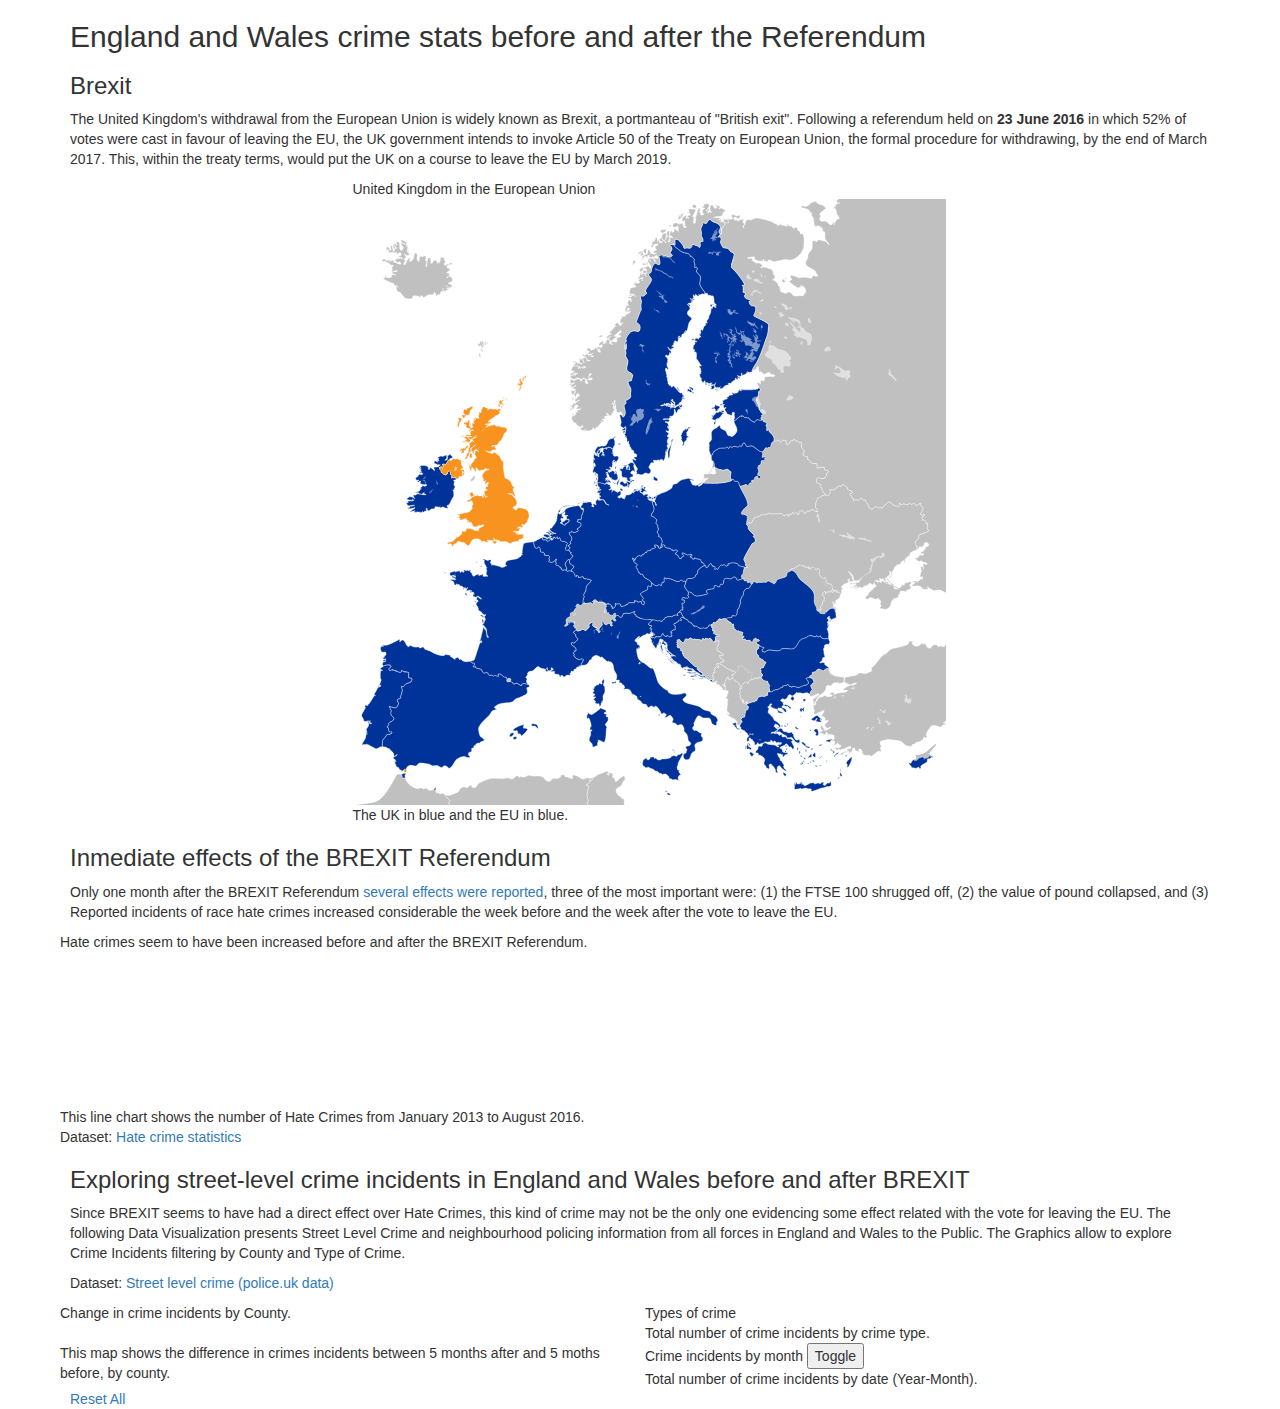
==== index.html @ 066d2438 "Minor change" ====
<!DOCTYPE html>
<html lang="en">
<head>
<title> England and Wales crime stats before and after the BREXIT Referendum </title>

<meta charset="UTF-8">

<link rel="stylesheet" href="https://maxcdn.bootstrapcdn.com/bootstrap/3.3.7/css/bootstrap.min.css" integrity="sha384-BVYiiSIFeK1dGmJRAkycuHAHRg32OmUcww7on3RYdg4Va+PmSTsz/K68vbdEjh4u" crossorigin="anonymous">
<link rel="stylesheet" href="css/libs/dc.css"/>
<link rel="stylesheet" href="libs/keen-dashboard/keen-dashboards.css"/>
<link rel="stylesheet" href="css/brexit.css"/>
</head>

<body class="">
<style>
#crime-types-chart text{
    fill: black;
}

div[class^="col-"] {
  padding-left: 5px;
  padding-right: 5px;
}
</style>
<div class="container">

    <h2>England and Wales crime stats before and after the Referendum</h2>

    <h3>Brexit</h3>

    <p>
    The United Kingdom's withdrawal from the European Union is widely known as Brexit, a portmanteau of "British exit". Following a referendum held on <b>23 June 2016</b> in which 52% of votes were cast in favour of leaving the EU, the UK government intends to invoke Article 50 of the Treaty on European Union, the formal procedure for withdrawing, by the end of March 2017. This, within the treaty terms, would put the UK on a course to leave the EU by March 2019.
    </p>
    
    <div class="row">
    <div class="col-md-6 col-md-offset-3 chart-wrapper">
        <div class="chart-title">
            United Kingdom in the European Union
        </div>
        <div >
            <img src="img/UK_location_in_the_EU_2016.svg" alt="Brexit image" style="">        
        </div>
        <div class="chart-notes">
            The UK in blue and the EU in blue.
        </div>
    </div>
    </div>
    
    <h3> Inmediate effects of the BREXIT Referendum</h3>

    <p>
    Only one month after the BREXIT Referendum <a href="https://www.theguardian.com/politics/2016/jul/22/one-month-on-what-is-the-impact-of-the-brexit-vote-so-far">several effects were reported</a>, three of the most important were: (1) the FTSE 100 shrugged off, (2) the value of pound collapsed, and (3) Reported incidents of race hate crimes increased considerable the week before and the week after the vote to leave the EU. 
    </p>

    <div class="row">
    <!--<div class="col-md-6 col-md-offset-3 chart-wrapper">-->
    <div class="col-md-11 chart-wrapper">
        <div class="chart-title">
            Hate crimes seem to have been increased before and after the BREXIT Referendum.
        </div>
        <div >
            <svg id='crime_svg'>
        </div>
        <div class="chart-notes">
            This line chart shows the number of Hate Crimes from January 2013 to August 2016.
            <br/>
            Dataset: <a href="https://www.gov.uk/government/collections/hate-crime-statistics">Hate crime statistics</a>
        </div>
    </div>
    </div>  


    <h3> Exploring street-level crime incidents in England and Wales before and after BREXIT</h3>

    <p>
    Since BREXIT seems to have had a direct effect over Hate Crimes, this kind of crime may not be the only one evidencing some effect related with the vote for leaving the EU. The following Data Visualization presents Street Level Crime and neighbourhood policing information from all forces in England and Wales to the Public. The Graphics allow to explore Crime Incidents filtering by County and Type of Crime.
    </p>

    <p>
    Dataset: <a href="https://data.gov.uk/dataset/england-national-crime-mapping">Street level crime (police.uk data)</a>  
    </p>

    <div class="row">
        <div class="col-sm-6 chart-wrapper">
            <div class="chart-title">
                Change in crime incidents by County. 
            </div>
            <div id="uk-chart" class="">
                <div class="reset" style="visibility: hidden;">Selected: <span class="filter"></span>
                  <a href="javascript:usChart.filterAll();dc.redrawAll();">reset</a>
                </div>
            </div>
            <div class="chart-notes">
                This map shows the difference in crimes incidents between 5 months after and 5 moths before, by county. 
            </div>
        </div>
        <div class="col-sm-6">
            <div class="chart-wrapper">
                <div class="chart-title">
                    Types of crime
                </div>
				<div id="crime-types-chart"></div>
                <div class="chart-notes">
                    Total number of crime incidents by crime type.
                </div>  
            </div>
            <div class="chart-wrapper">
                <div class="chart-title">
                    Crime incidents by month
                    <button id="changePlotsButton">Toggle</button>
                </div>
                <div id="crime-by-month"></div>
                <div id="crime-by-month-2"></div>
                <div class="chart-notes">
                    Total number of crime incidents by date (Year-Month).
                </div>  
            </div>
        </div>
    </div>


    <div>
        <a href="javascript:dc.filterAll(); dc.renderAll();">Reset All</a>
    </div>

    <script   src="https://code.jquery.com/jquery-3.1.1.min.js"
              integrity="sha256-hVVnYaiADRTO2PzUGmuLJr8BLUSjGIZsDYGmIJLv2b8="
              crossorigin="anonymous"></script>
    <script type="text/javascript" src="js/libs/d3.js"></script>
    <script type="text/javascript" src="js/libs/crossfilter.js"></script>
    <script type="text/javascript" src="js/libs/dc.js"></script>
    <script type="text/javascript" src="js/brexit.js"></script>
</div>

</body>
</html>
---- css/brexit.css ----
#crime_svg path.line { 
    stroke: steelblue;
    stroke-width: 1;
    fill: none;
}

.brexitLine { 
    stroke: grey;
    stroke-dasharray: 3,3;
    stroke-width: 2;
    fill: none;
}

#crime_svg .axis path,
#crime_svg .axis line {
    fill: none;
    stroke: black;
    stroke-width: 1;
    shape-rendering: crispEdges;
}

svg text {
	/*font-size: 20px;*/
}
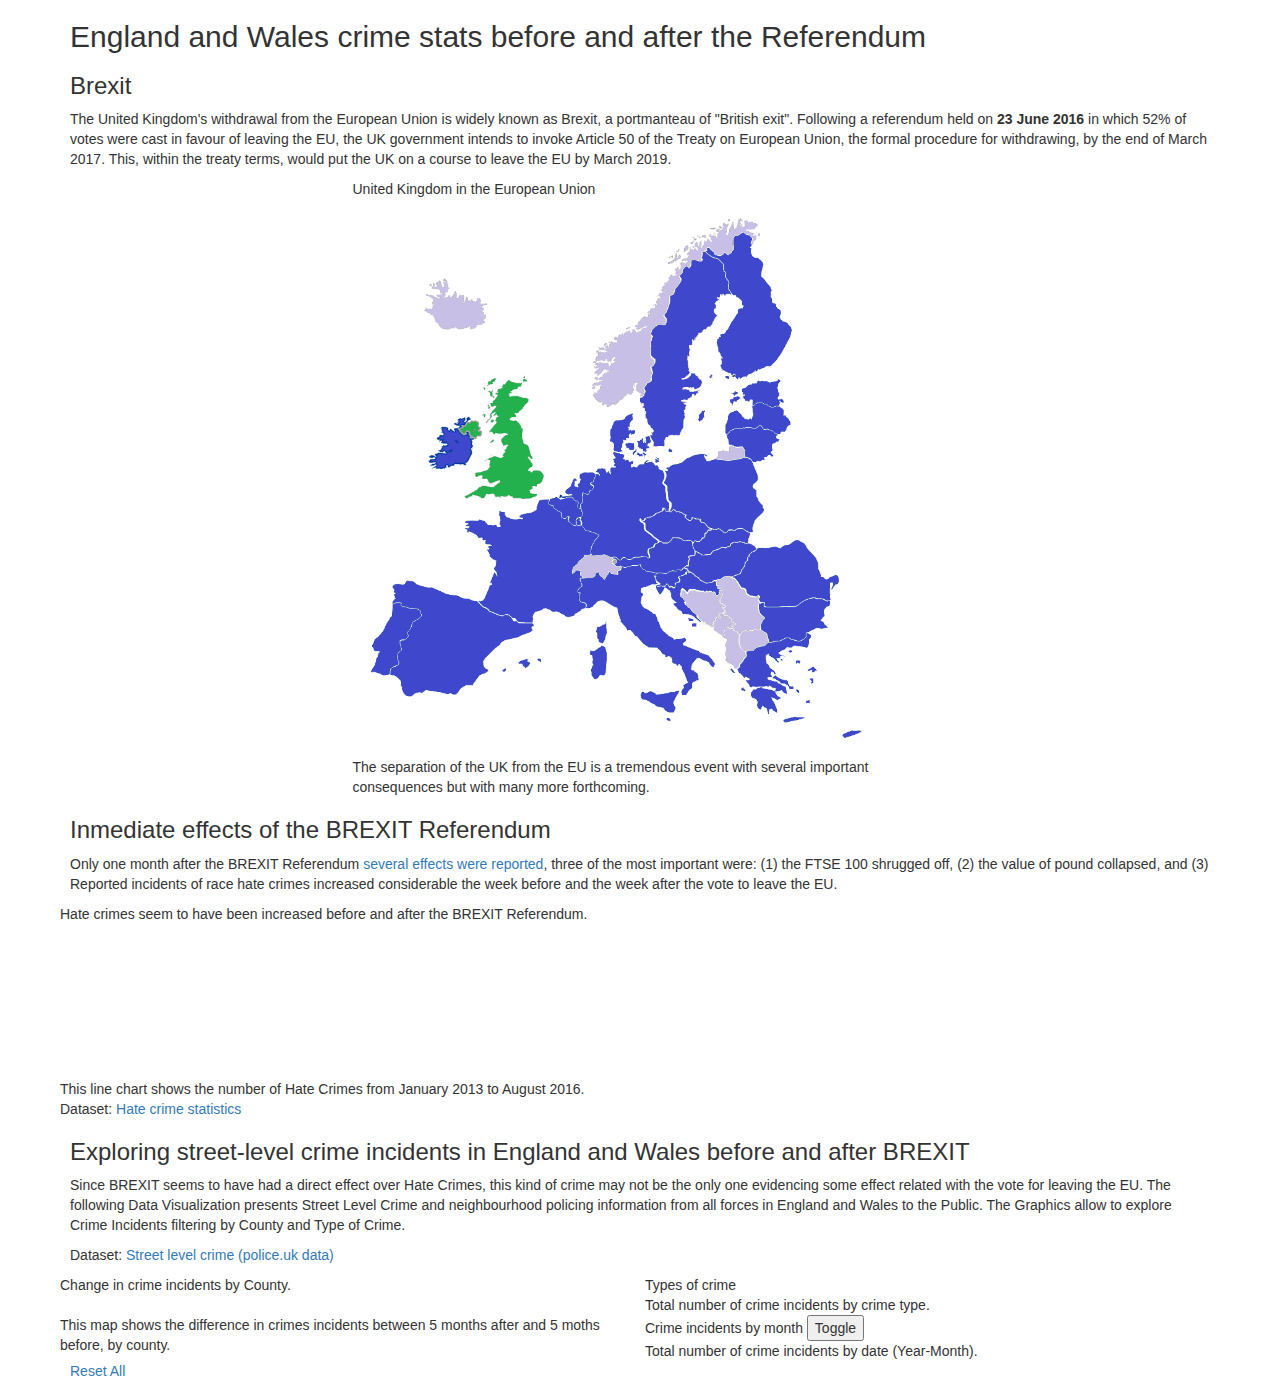
==== commit 84da7cd8: "Change UK an EU" ====
--- a/index.html
+++ b/index.html
@@ -38,10 +38,10 @@
             United Kingdom in the European Union
         </div>
         <div >
-            <img src="img/UK_location_in_the_EU_2016.svg" alt="Brexit image" style="">        
+            <img src="img/brexit.png" alt="Brexit image" width="550">        
         </div>
         <div class="chart-notes">
-            The UK in blue and the EU in blue.
+            The separation of the UK from the EU is a tremendous event with several important consequences but with many more forthcoming.
         </div>
     </div>
     </div>
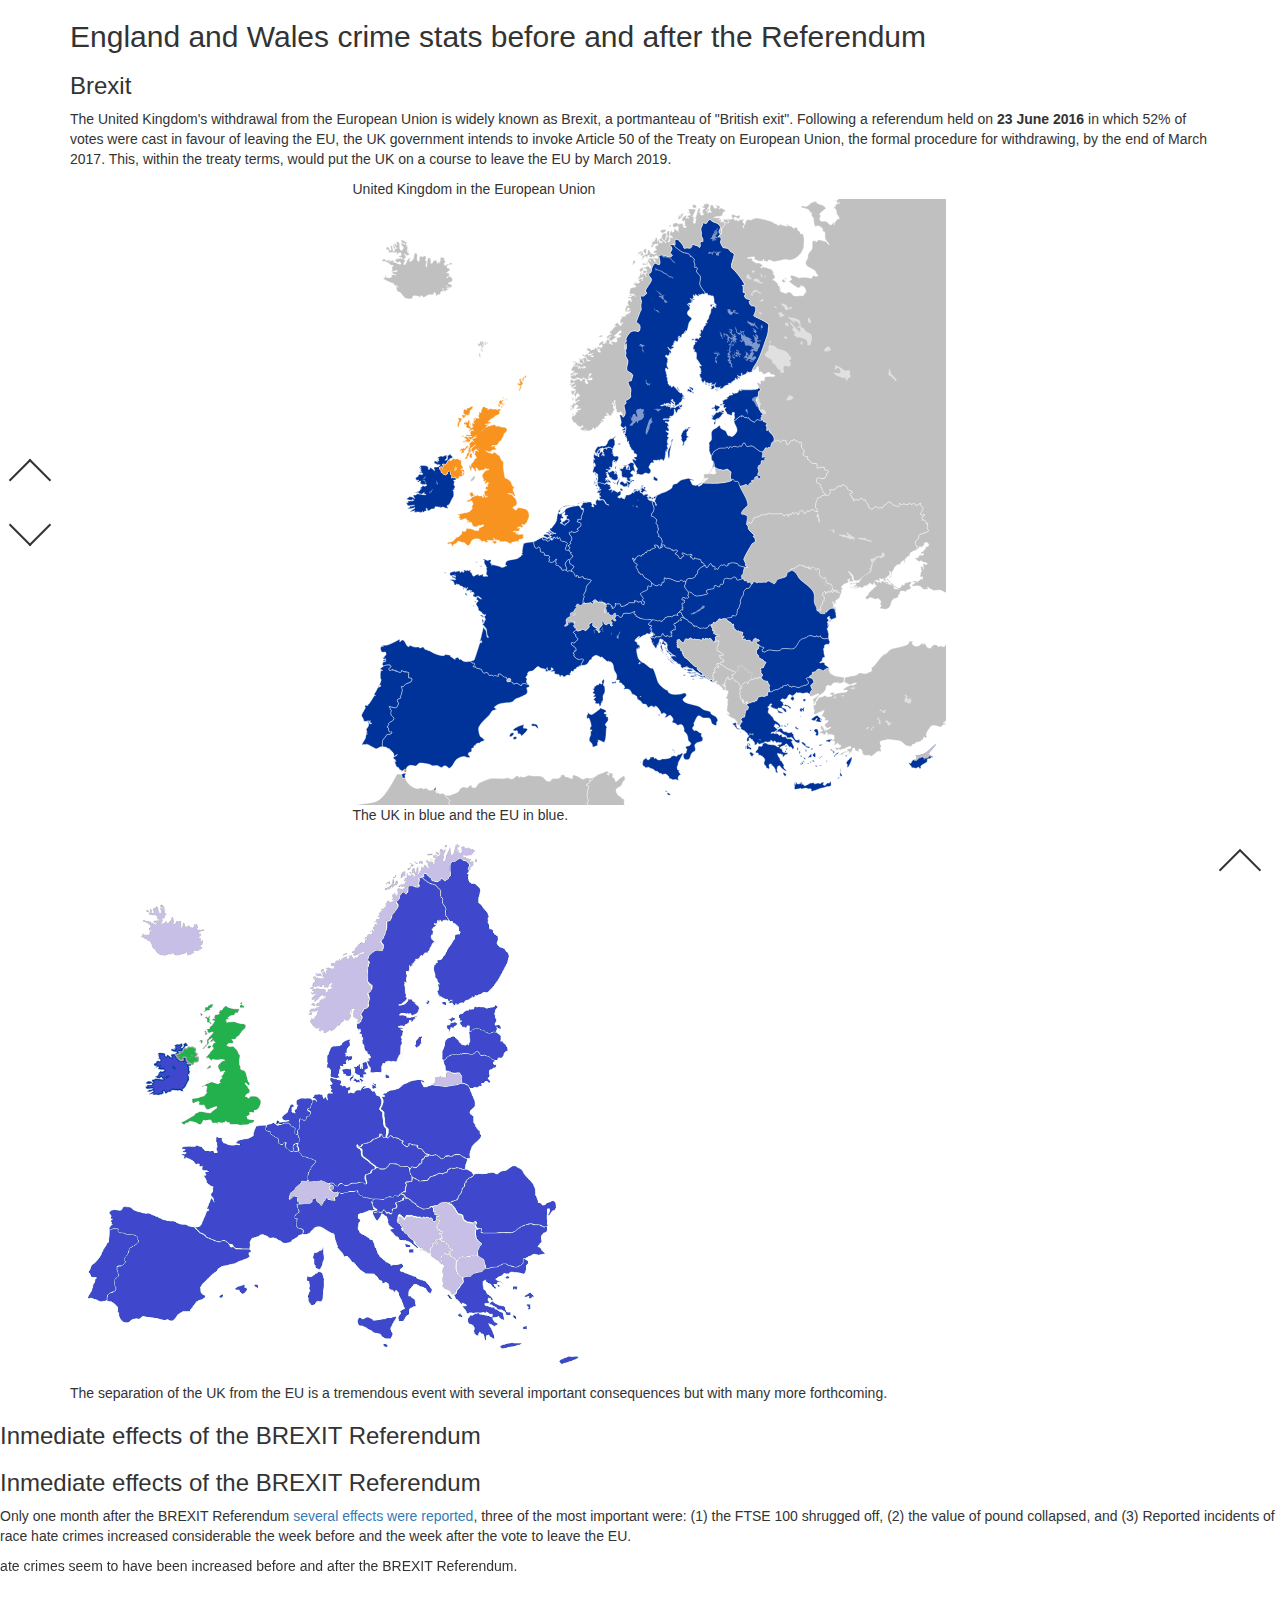
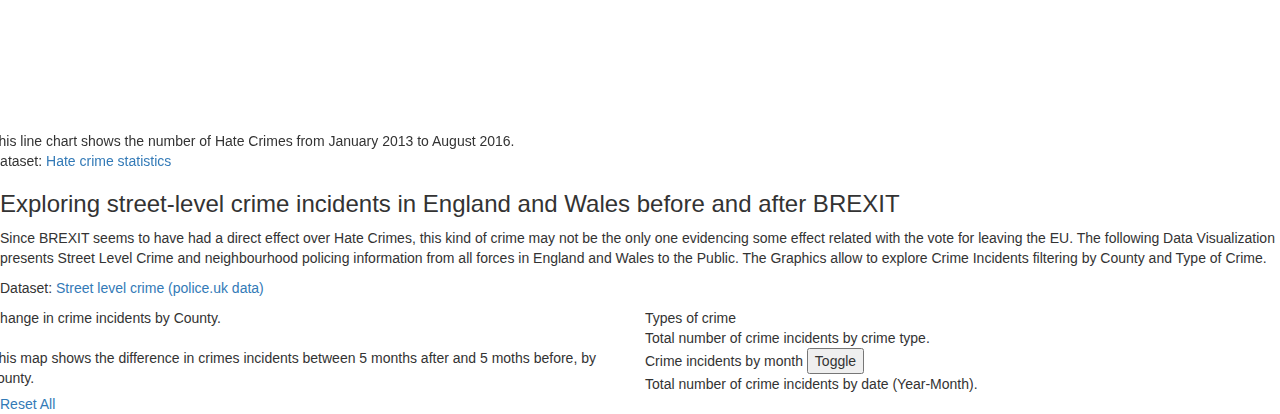
==== commit 16664a25: "add scrollbar" ====
--- a/index.html
+++ b/index.html
@@ -1,41 +1,56 @@
 <!DOCTYPE html>
 <html lang="en">
+
 <head>
-<title> England and Wales crime stats before and after the BREXIT Referendum </title>
+    <title> England and Wales crime stats before and after the BREXIT Referendum </title>
 
-<meta charset="UTF-8">
+    <meta charset="UTF-8">
 
-<link rel="stylesheet" href="https://maxcdn.bootstrapcdn.com/bootstrap/3.3.7/css/bootstrap.min.css" integrity="sha384-BVYiiSIFeK1dGmJRAkycuHAHRg32OmUcww7on3RYdg4Va+PmSTsz/K68vbdEjh4u" crossorigin="anonymous">
-<link rel="stylesheet" href="css/libs/dc.css"/>
-<link rel="stylesheet" href="libs/keen-dashboard/keen-dashboards.css"/>
-<link rel="stylesheet" href="css/brexit.css"/>
+    <link rel="stylesheet" href="https://maxcdn.bootstrapcdn.com/bootstrap/3.3.7/css/bootstrap.min.css" integrity="sha384-BVYiiSIFeK1dGmJRAkycuHAHRg32OmUcww7on3RYdg4Va+PmSTsz/K68vbdEjh4u" crossorigin="anonymous">
+    <link rel="stylesheet" href="css/libs/dc.css" />
+    <link rel="stylesheet" href="libs/keen-dashboard/keen-dashboards.css" />
+    <link rel="stylesheet" href="css/brexit.css" />
 </head>
 
 <body class="">
-<style>
-#crime-types-chart text{
-    fill: black;
-}
+    <style>
+        #crime-types-chart text {
+            fill: black;
+        }
 
-div[class^="col-"] {
-  padding-left: 5px;
-  padding-right: 5px;
-}
-</style>
-<div class="container">
+        div[class^="col-"] {
+            padding-left: 5px;
+            padding-right: 5px;
+        }
+    </style>
+    <div class="container">
+      <nav class="smartscroll-controls">
+          <a href="#" class="prev scroll"></a>
+          <a href="#" class="next scroll"></a>
+      </nav>
+        <h2>England and Wales crime stats before and after the Referendum</h2>
 
-    <h2>England and Wales crime stats before and after the Referendum</h2>
+        <div id="one" class="section">
+            <h3>Brexit</h3>
 
-    <h3>Brexit</h3>
+            <p>
+                The United Kingdom's withdrawal from the European Union is widely known as Brexit, a portmanteau of "British exit". Following a referendum held on <b>23 June 2016</b> in which 52% of votes were cast in favour of leaving the EU, the UK
+                government intends to invoke Article 50 of the Treaty on European Union, the formal procedure for withdrawing, by the end of March 2017. This, within the treaty terms, would put the UK on a course to leave the EU by March 2019.
+            </p>
 
-    <p>
-    The United Kingdom's withdrawal from the European Union is widely known as Brexit, a portmanteau of "British exit". Following a referendum held on <b>23 June 2016</b> in which 52% of votes were cast in favour of leaving the EU, the UK government intends to invoke Article 50 of the Treaty on European Union, the formal procedure for withdrawing, by the end of March 2017. This, within the treaty terms, would put the UK on a course to leave the EU by March 2019.
-    </p>
-    
-    <div class="row">
-    <div class="col-md-6 col-md-offset-3 chart-wrapper">
-        <div class="chart-title">
-            United Kingdom in the European Union
+            <div class="row">
+                <div class="col-md-6 col-md-offset-3 chart-wrapper">
+                    <div class="chart-title">
+                        United Kingdom in the European Union
+                    </div>
+                    <div>
+                        <img src="img/UK_location_in_the_EU_2016.svg" alt="Brexit image" style="">
+                    </div>
+                    <div class="chart-notes">
+                        The UK in blue and the EU in blue.
+                    </div>
+                </div>
+            </div>
         </div>
         <div >
             <img src="img/brexit.png" alt="Brexit image" width="550">        
@@ -48,18 +63,22 @@
     
     <h3> Inmediate effects of the BREXIT Referendum</h3>
 
-    <p>
-    Only one month after the BREXIT Referendum <a href="https://www.theguardian.com/politics/2016/jul/22/one-month-on-what-is-the-impact-of-the-brexit-vote-so-far">several effects were reported</a>, three of the most important were: (1) the FTSE 100 shrugged off, (2) the value of pound collapsed, and (3) Reported incidents of race hate crimes increased considerable the week before and the week after the vote to leave the EU. 
-    </p>
+        <div id="two" class="section">
+            <h3> Inmediate effects of the BREXIT Referendum</h3>
 
-    <div class="row">
-    <!--<div class="col-md-6 col-md-offset-3 chart-wrapper">-->
-    <div class="col-md-11 chart-wrapper">
-        <div class="chart-title">
-            Hate crimes seem to have been increased before and after the BREXIT Referendum.
-        </div>
-        <div >
-            <svg id='crime_svg'>
+            <p>
+                Only one month after the BREXIT Referendum <a href="https://www.theguardian.com/politics/2016/jul/22/one-month-on-what-is-the-impact-of-the-brexit-vote-so-far">several effects were reported</a>, three of the most important were: (1) the
+                FTSE 100 shrugged off, (2) the value of pound collapsed, and (3) Reported incidents of race hate crimes increased considerable the week before and the week after the vote to leave the EU.
+            </p>
+
+            <div class="row">
+                <!--<div class="col-md-6 col-md-offset-3 chart-wrapper">-->
+                <div class="col-md-11 chart-wrapper">
+                    <div class="chart-title">
+                        Hate crimes seem to have been increased before and after the BREXIT Referendum.
+                    </div>
+                    <div>
+                        <svg id='crime_svg'>
         </div>
         <div class="chart-notes">
             This line chart shows the number of Hate Crimes from January 2013 to August 2016.
@@ -67,9 +86,10 @@
             Dataset: <a href="https://www.gov.uk/government/collections/hate-crime-statistics">Hate crime statistics</a>
         </div>
     </div>
-    </div>  
+    </div>
+  </div>
 
-
+<div id="three" class="section">
     <h3> Exploring street-level crime incidents in England and Wales before and after BREXIT</h3>
 
     <p>
@@ -83,7 +103,7 @@
     <div class="row">
         <div class="col-sm-6 chart-wrapper">
             <div class="chart-title">
-                Change in crime incidents by County. 
+                Change in crime incidents by County.
             </div>
             <div id="uk-chart" class="">
                 <div class="reset" style="visibility: hidden;">Selected: <span class="filter"></span>
@@ -91,7 +111,7 @@
                 </div>
             </div>
             <div class="chart-notes">
-                This map shows the difference in crimes incidents between 5 months after and 5 moths before, by county. 
+                This map shows the difference in crimes incidents between 5 months after and 5 moths before, by county.
             </div>
         </div>
         <div class="col-sm-6">
@@ -102,7 +122,7 @@
 				<div id="crime-types-chart"></div>
                 <div class="chart-notes">
                     Total number of crime incidents by crime type.
-                </div>  
+                </div>
             </div>
             <div class="chart-wrapper">
                 <div class="chart-title">
@@ -113,15 +133,19 @@
                 <div id="crime-by-month-2"></div>
                 <div class="chart-notes">
                     Total number of crime incidents by date (Year-Month).
-                </div>  
+                </div>
             </div>
         </div>
     </div>
-
+  </div>
 
     <div>
         <a href="javascript:dc.filterAll(); dc.renderAll();">Reset All</a>
     </div>
+
+
+
+    <a href="#" class="smartscroll-totop"></a>
 
     <script   src="https://code.jquery.com/jquery-3.1.1.min.js"
               integrity="sha256-hVVnYaiADRTO2PzUGmuLJr8BLUSjGIZsDYGmIJLv2b8="
@@ -130,6 +154,10 @@
     <script type="text/javascript" src="js/libs/crossfilter.js"></script>
     <script type="text/javascript" src="js/libs/dc.js"></script>
     <script type="text/javascript" src="js/brexit.js"></script>
+    <script type="text/javascript" src="js/libs/jquery.smartscroll.min.js"></script>
+    <script>
+        $(document).smartscroll();
+    </script>
 </div>
 
 </body>
--- a/css/brexit.css
+++ b/css/brexit.css
@@ -1,10 +1,10 @@
-#crime_svg path.line { 
+#crime_svg path.line {
     stroke: steelblue;
     stroke-width: 1;
     fill: none;
 }
 
-.brexitLine { 
+.brexitLine {
     stroke: grey;
     stroke-dasharray: 3,3;
     stroke-width: 2;
@@ -21,4 +21,59 @@
 
 svg text {
 	/*font-size: 20px;*/
-}+}
+
+nav.smartscroll-controls {
+	position: fixed;
+	top: 50%;
+	left: 0;
+}
+
+
+nav.smartscroll-controls > a {
+	display: block;
+	margin: 15px;
+}
+
+nav.smartscroll-controls > a.prev {
+	border-color: #333333;
+    border-style: solid none none solid;
+    border-width: 2px;
+    width: 30px;
+    height: 30px;
+    -webkit-transform: rotate(45deg);
+    -moz-transform: rotate(45deg);
+    -o-transform: rotate(45deg);
+    -ms-transform: rotate(45deg);
+    transform: rotate(45deg);
+}
+
+nav.smartscroll-controls > a.next {
+    border-color: #333333;
+    border-style: none solid solid none;
+    border-width: 2px;
+    width: 30px;
+    height: 30px;
+    -webkit-transform: rotate(45deg);
+    -moz-transform: rotate(45deg);
+    -o-transform: rotate(45deg);
+    -ms-transform: rotate(45deg);
+    transform: rotate(45deg);
+}
+
+/* BACK TO TOP ANCHOR */
+a.smartscroll-totop {
+	position: fixed;
+	bottom: 15px;
+	right: 25px;
+	border-color: #333333;
+    border-style: solid none none solid;
+    border-width: 2px;
+    width: 30px;
+    height: 30px;
+    -webkit-transform: rotate(45deg);
+    -moz-transform: rotate(45deg);
+    -o-transform: rotate(45deg);
+    -ms-transform: rotate(45deg);
+    transform: rotate(45deg);
+}
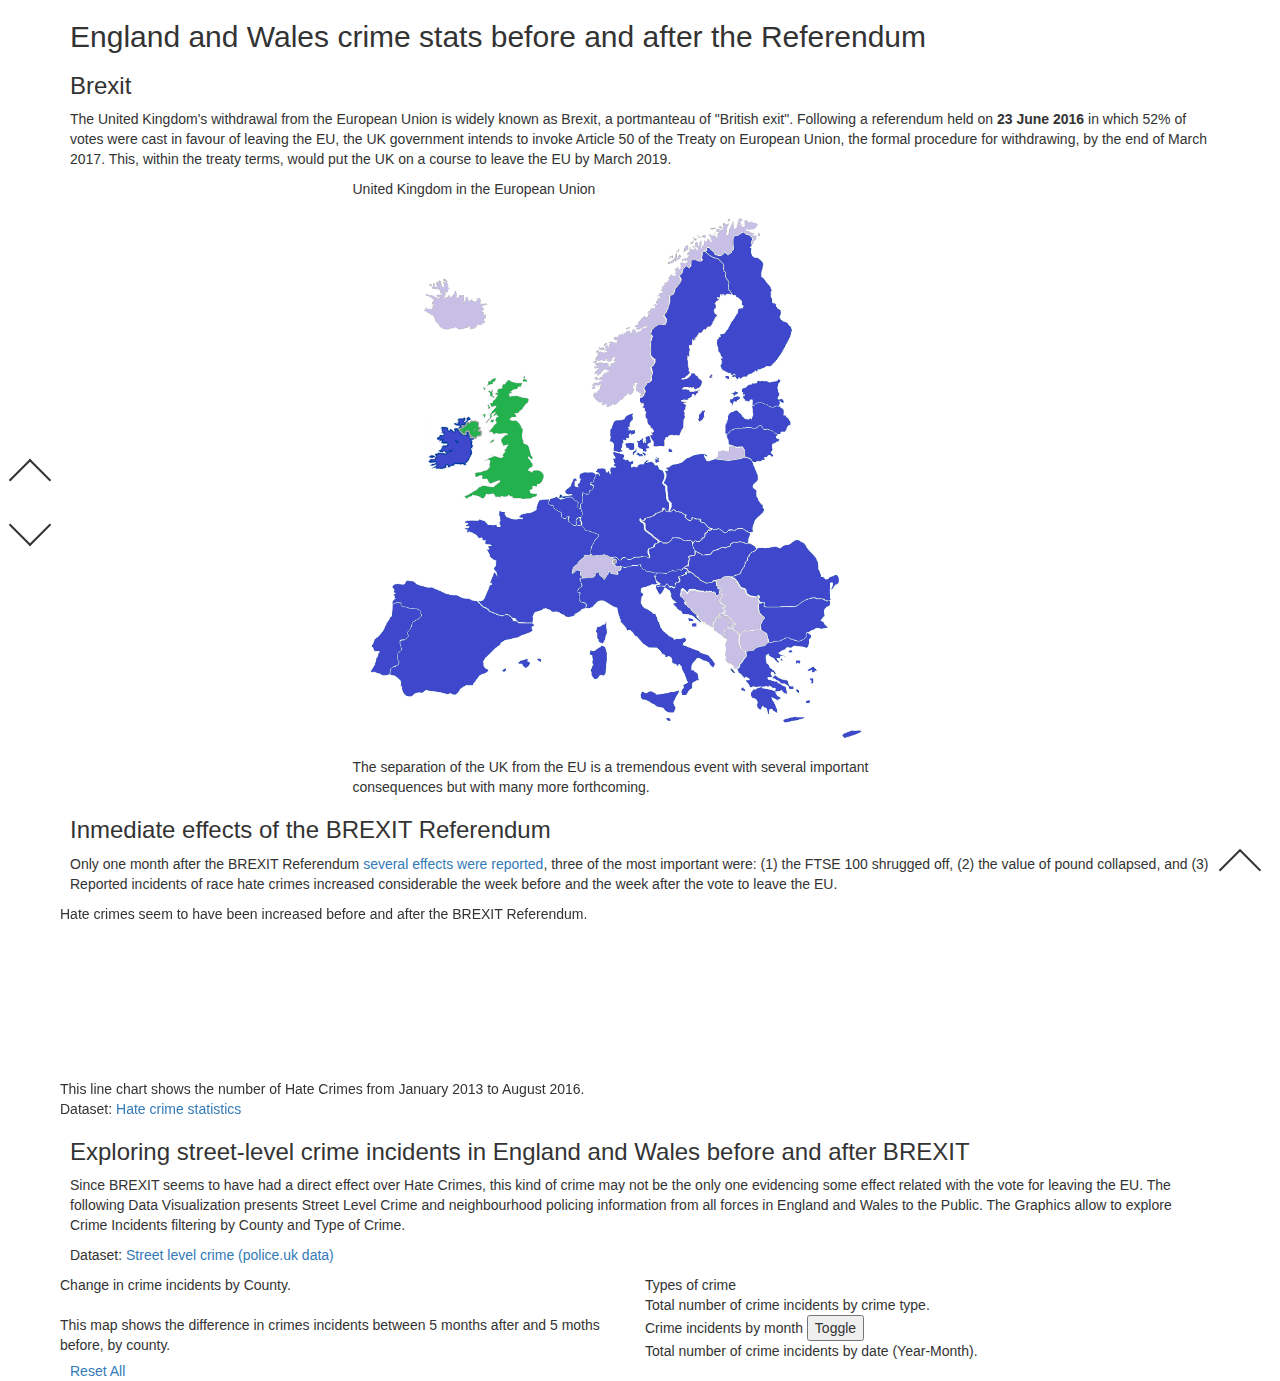
==== commit acf44353: "fix previous merge" ====
--- a/index.html
+++ b/index.html
@@ -24,10 +24,10 @@
         }
     </style>
     <div class="container">
-      <nav class="smartscroll-controls">
-          <a href="#" class="prev scroll"></a>
-          <a href="#" class="next scroll"></a>
-      </nav>
+        <nav class="smartscroll-controls">
+            <a href="#" class="prev scroll"></a>
+            <a href="#" class="next scroll"></a>
+        </nav>
         <h2>England and Wales crime stats before and after the Referendum</h2>
 
         <div id="one" class="section">
@@ -44,24 +44,14 @@
                         United Kingdom in the European Union
                     </div>
                     <div>
-                        <img src="img/UK_location_in_the_EU_2016.svg" alt="Brexit image" style="">
+                        <img src="img/brexit.png" alt="Brexit image" width="550">
                     </div>
                     <div class="chart-notes">
-                        The UK in blue and the EU in blue.
+                        The separation of the UK from the EU is a tremendous event with several important consequences but with many more forthcoming.
                     </div>
                 </div>
             </div>
         </div>
-        <div >
-            <img src="img/brexit.png" alt="Brexit image" width="550">        
-        </div>
-        <div class="chart-notes">
-            The separation of the UK from the EU is a tremendous event with several important consequences but with many more forthcoming.
-        </div>
-    </div>
-    </div>
-    
-    <h3> Inmediate effects of the BREXIT Referendum</h3>
 
         <div id="two" class="section">
             <h3> Inmediate effects of the BREXIT Referendum</h3>
@@ -97,7 +87,7 @@
     </p>
 
     <p>
-    Dataset: <a href="https://data.gov.uk/dataset/england-national-crime-mapping">Street level crime (police.uk data)</a>  
+    Dataset: <a href="https://data.gov.uk/dataset/england-national-crime-mapping">Street level crime (police.uk data)</a>
     </p>
 
     <div class="row">
@@ -137,13 +127,13 @@
             </div>
         </div>
     </div>
-  </div>
+
 
     <div>
         <a href="javascript:dc.filterAll(); dc.renderAll();">Reset All</a>
     </div>
 
-
+</div>
 
     <a href="#" class="smartscroll-totop"></a>
 
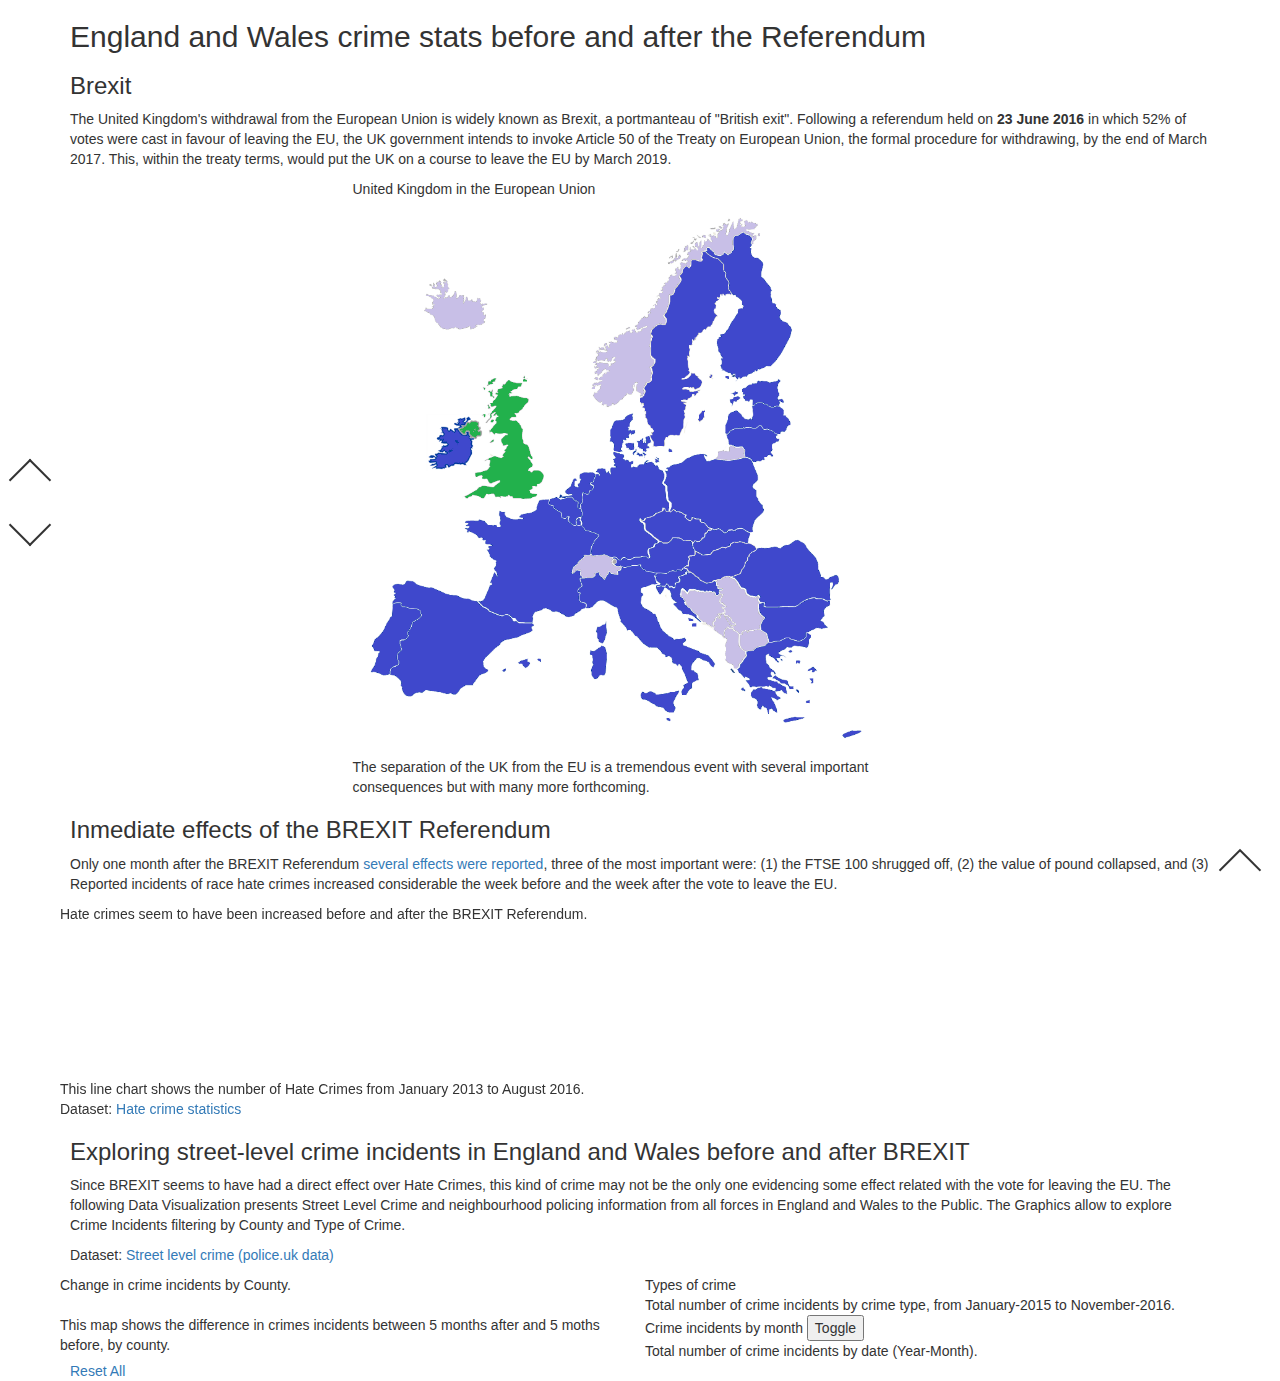
==== commit 8ee9123c: "Small comment about time" ====
--- a/index.html
+++ b/index.html
@@ -111,7 +111,7 @@
                 </div>
 				<div id="crime-types-chart"></div>
                 <div class="chart-notes">
-                    Total number of crime incidents by crime type.
+                    Total number of crime incidents by crime type, from January-2015 to November-2016.
                 </div>
             </div>
             <div class="chart-wrapper">
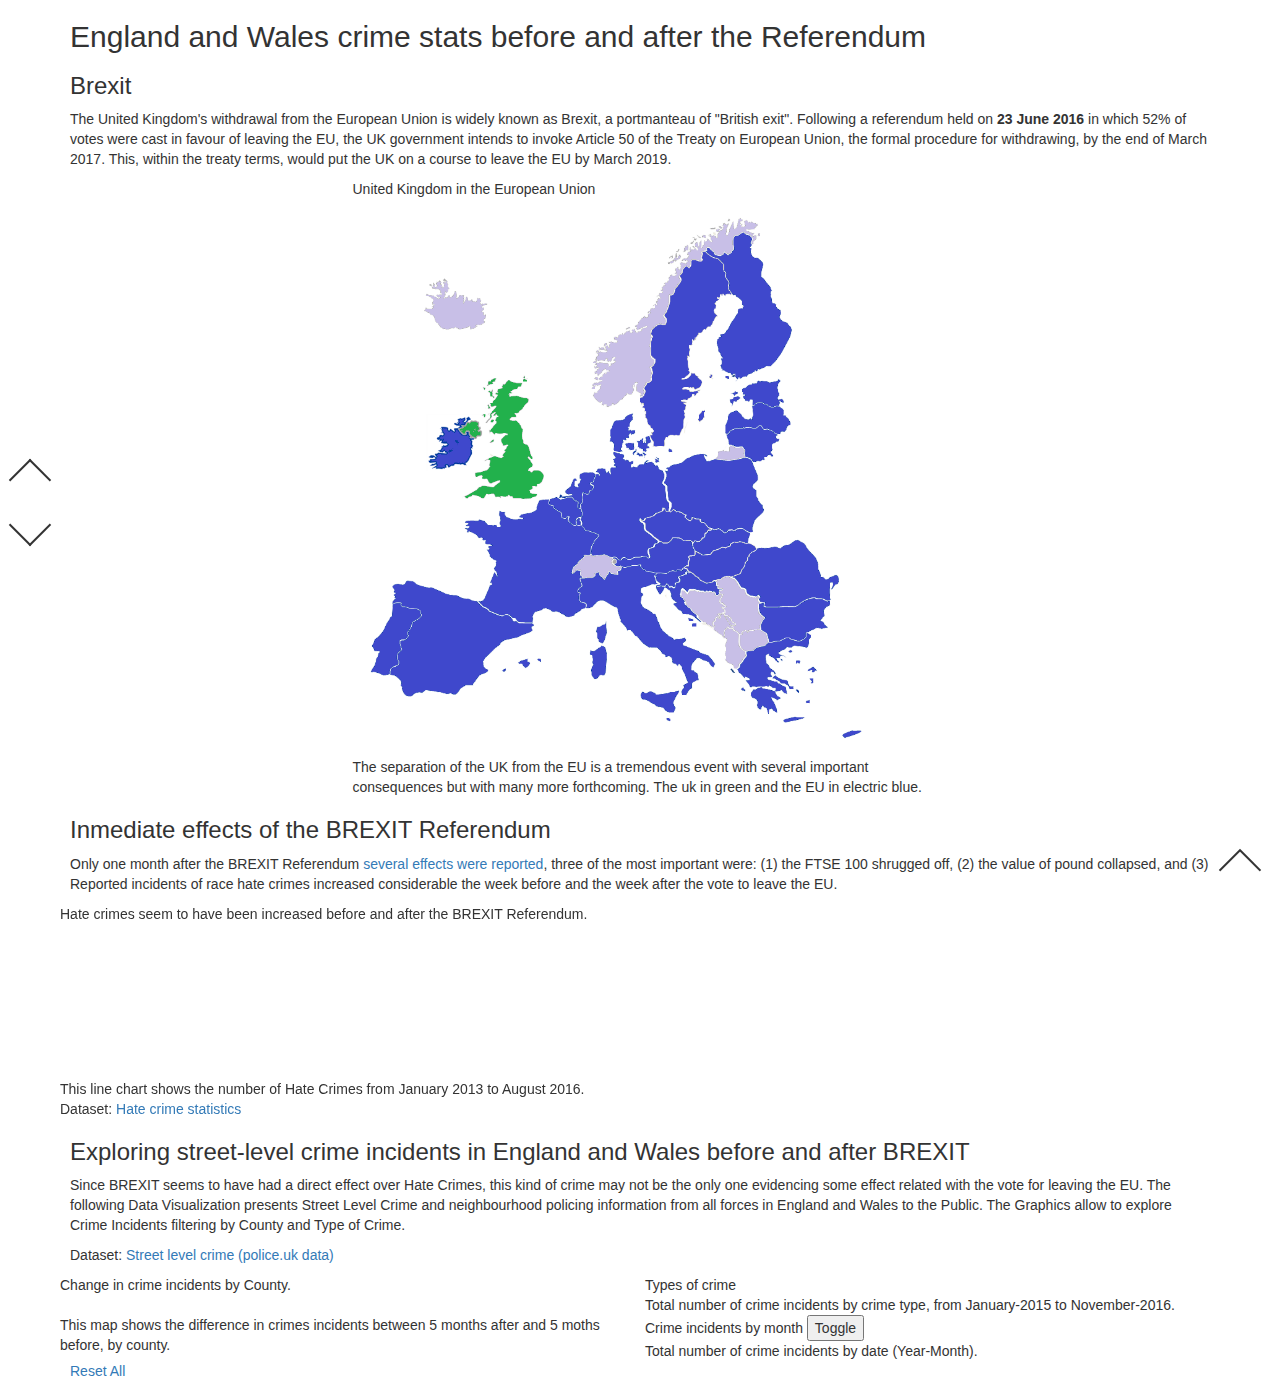
==== commit c4d28a5d: "Minor change" ====
--- a/index.html
+++ b/index.html
@@ -47,7 +47,7 @@
                         <img src="img/brexit.png" alt="Brexit image" width="550">
                     </div>
                     <div class="chart-notes">
-                        The separation of the UK from the EU is a tremendous event with several important consequences but with many more forthcoming.
+                        The separation of the UK from the EU is a tremendous event with several important consequences but with many more forthcoming. The uk in green and the EU in electric blue.
                     </div>
                 </div>
             </div>
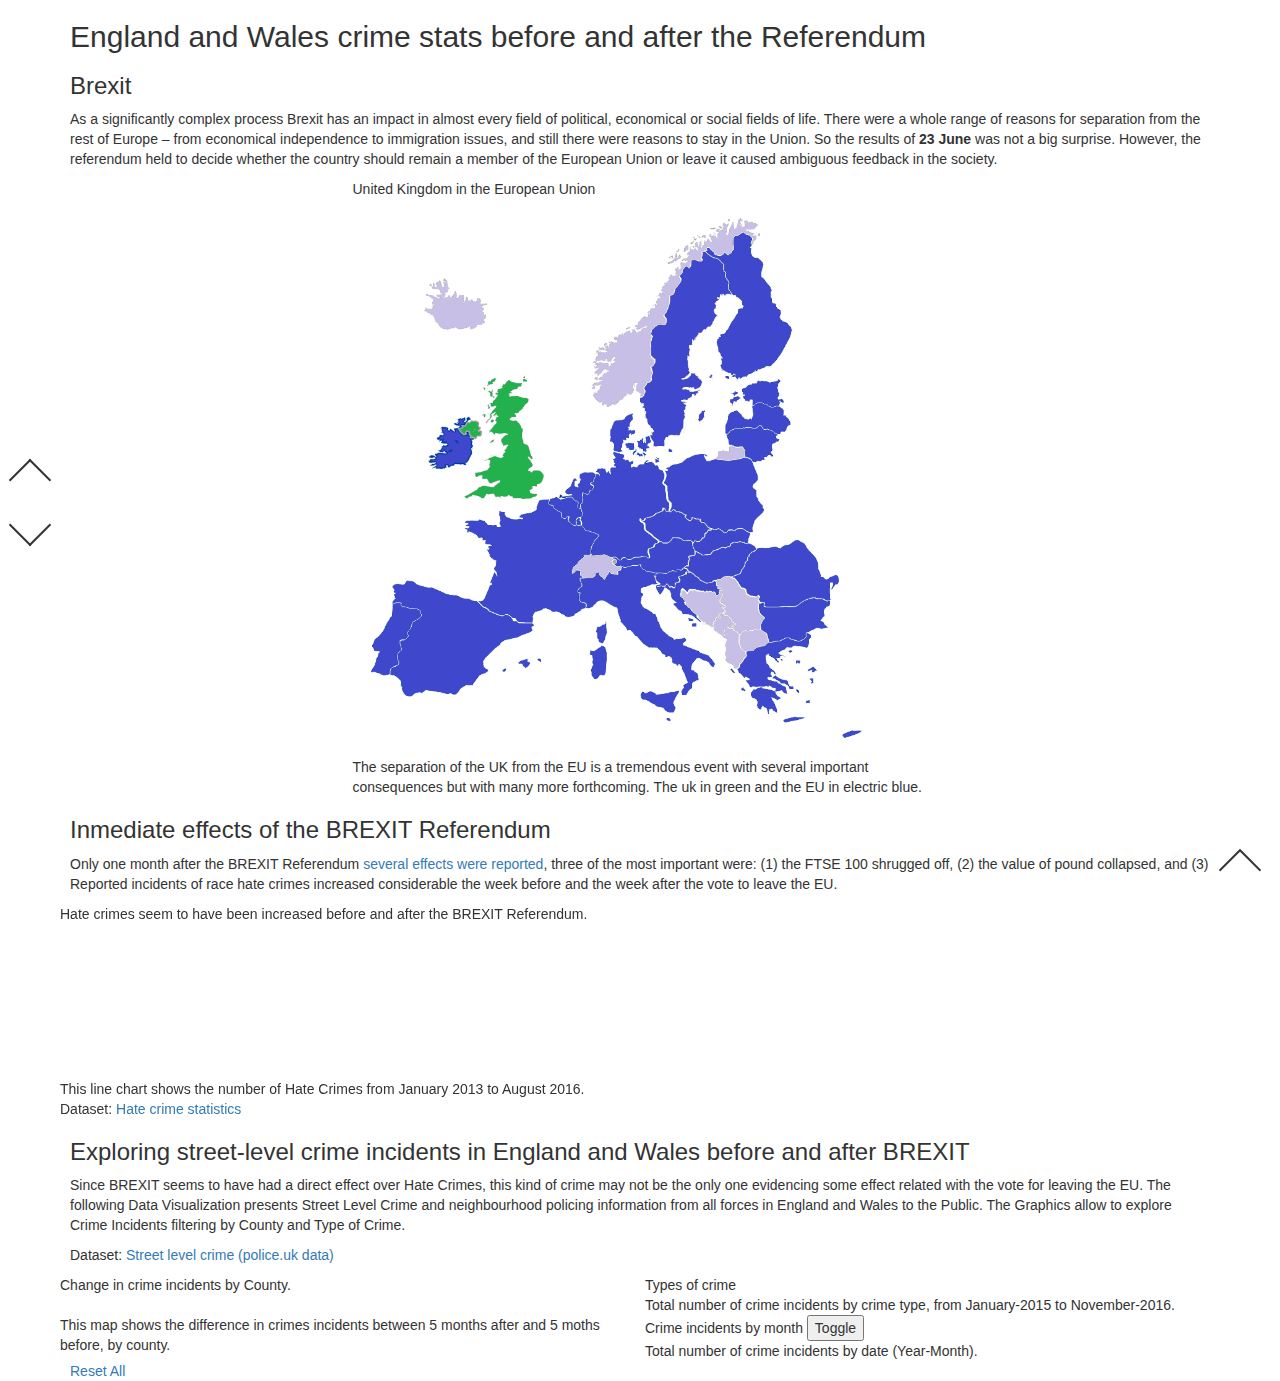
==== commit 7ee80620: "Intro" ====
--- a/index.html
+++ b/index.html
@@ -34,8 +34,7 @@
             <h3>Brexit</h3>
 
             <p>
-                The United Kingdom's withdrawal from the European Union is widely known as Brexit, a portmanteau of "British exit". Following a referendum held on <b>23 June 2016</b> in which 52% of votes were cast in favour of leaving the EU, the UK
-                government intends to invoke Article 50 of the Treaty on European Union, the formal procedure for withdrawing, by the end of March 2017. This, within the treaty terms, would put the UK on a course to leave the EU by March 2019.
+                As a significantly complex process Brexit has an impact in almost every field of political, economical or social fields of life. There were a whole range of reasons for separation from the rest of Europe – from economical independence to immigration issues, and still there were reasons to stay in the Union. So the results of <b>23 June</b> was not a big surprise. However, the referendum held to decide whether the country should remain a member of the European Union or leave it caused ambiguous feedback in the society.
             </p>
 
             <div class="row">
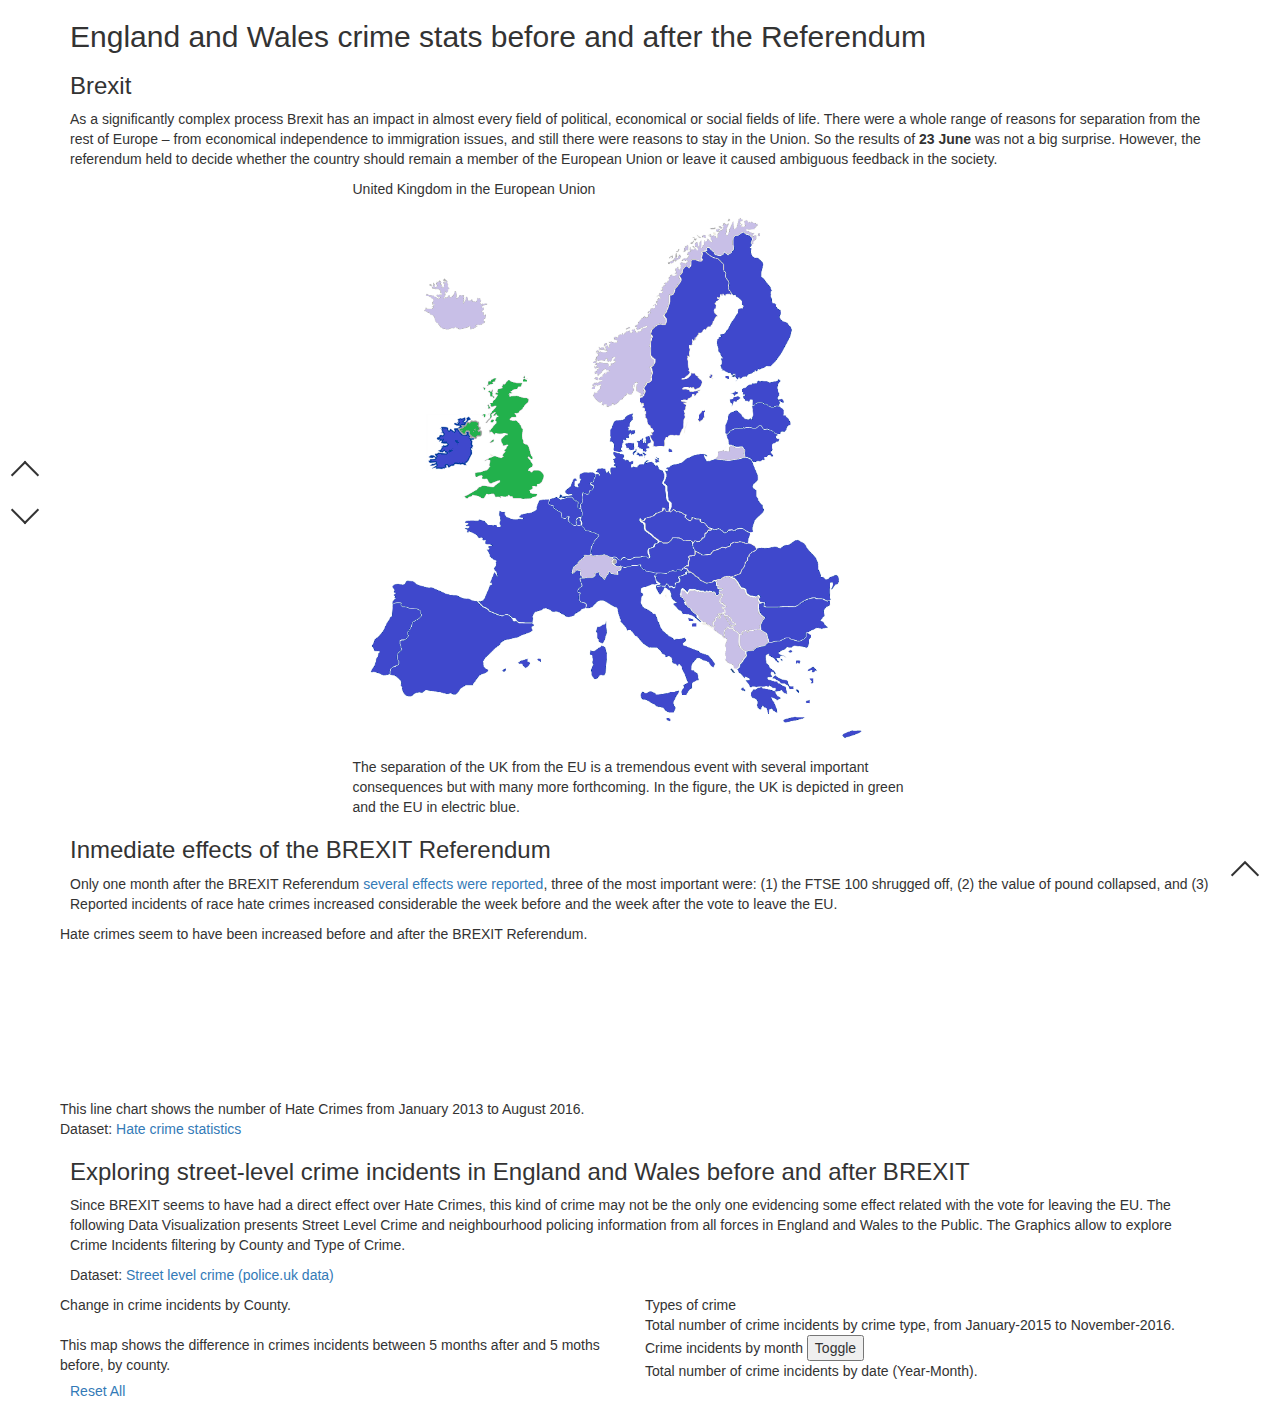
==== commit 8dcaf3df: "Delete unnecesary files" ====
--- a/index.html
+++ b/index.html
@@ -7,7 +7,7 @@
     <meta charset="UTF-8">
 
     <link rel="stylesheet" href="https://maxcdn.bootstrapcdn.com/bootstrap/3.3.7/css/bootstrap.min.css" integrity="sha384-BVYiiSIFeK1dGmJRAkycuHAHRg32OmUcww7on3RYdg4Va+PmSTsz/K68vbdEjh4u" crossorigin="anonymous">
-    <link rel="stylesheet" href="css/libs/dc.css" />
+    <link rel="stylesheet" href="libs/css/dc.css" />
     <link rel="stylesheet" href="libs/keen-dashboard/keen-dashboards.css" />
     <link rel="stylesheet" href="css/brexit.css" />
 </head>
@@ -46,7 +46,7 @@
                         <img src="img/brexit.png" alt="Brexit image" width="550">
                     </div>
                     <div class="chart-notes">
-                        The separation of the UK from the EU is a tremendous event with several important consequences but with many more forthcoming. The uk in green and the EU in electric blue.
+                        The separation of the UK from the EU is a tremendous event with several important consequences but with many more forthcoming. In the figure, the UK is depicted in green and the EU in electric blue.
                     </div>
                 </div>
             </div>
@@ -96,7 +96,7 @@
             </div>
             <div id="uk-chart" class="">
                 <div class="reset" style="visibility: hidden;">Selected: <span class="filter"></span>
-                  <a href="javascript:usChart.filterAll();dc.redrawAll();">reset</a>
+                  <a href="javascript:ukChart.filterAll();dc.redrawAll();">reset</a>
                 </div>
             </div>
             <div class="chart-notes">
@@ -139,13 +139,15 @@
     <script   src="https://code.jquery.com/jquery-3.1.1.min.js"
               integrity="sha256-hVVnYaiADRTO2PzUGmuLJr8BLUSjGIZsDYGmIJLv2b8="
               crossorigin="anonymous"></script>
-    <script type="text/javascript" src="js/libs/d3.js"></script>
-    <script type="text/javascript" src="js/libs/crossfilter.js"></script>
-    <script type="text/javascript" src="js/libs/dc.js"></script>
+    <script type="text/javascript" src="libs/js/d3.js"></script>
+    <script type="text/javascript" src="libs/js/crossfilter.js"></script>
+    <script type="text/javascript" src="libs/js/dc.js"></script>
+    <script type="text/javascript" src="libs/js/jquery.smartscroll.min.js"></script>
     <script type="text/javascript" src="js/brexit.js"></script>
-    <script type="text/javascript" src="js/libs/jquery.smartscroll.min.js"></script>
     <script>
-        $(document).smartscroll();
+        $(document).ready(function() {
+            $(document).smartscroll();
+        });
     </script>
 </div>
 
--- a/libs/css/dc.css
+++ b/libs/css/dc.css
@@ -0,0 +1,210 @@
+.dc-chart path.dc-symbol, .dc-legend g.dc-legend-item.fadeout {
+  fill-opacity: 0.5;
+  stroke-opacity: 0.5; }
+
+/*div.dc-chart {
+  float: left; 
+}*/
+
+.dc-chart rect.bar {
+  stroke: none;
+  cursor: pointer; }
+  .dc-chart rect.bar:hover {
+    fill-opacity: .5; }
+
+.dc-chart rect.deselected {
+  stroke: none;
+  fill: #ccc; }
+
+.dc-chart .pie-slice {
+  fill: #fff;
+  font-size: 12px;
+  cursor: pointer; }
+  .dc-chart .pie-slice.external {
+    fill: #000; }
+  .dc-chart .pie-slice :hover, .dc-chart .pie-slice.highlight {
+    fill-opacity: .8; }
+
+.dc-chart .pie-path {
+  fill: none;
+  stroke-width: 2px;
+  stroke: #000;
+  opacity: 0.4; }
+
+.dc-chart .selected path, .dc-chart .selected circle {
+  stroke-width: 3;
+  stroke: #ccc;
+  fill-opacity: 1; }
+
+.dc-chart .deselected path, .dc-chart .deselected circle {
+  stroke: none;
+  fill-opacity: .5;
+  fill: #ccc; }
+
+.dc-chart .axis path, .dc-chart .axis line {
+  fill: none;
+  stroke: #000;
+  shape-rendering: crispEdges; }
+
+.dc-chart .axis text {
+  font: 10px "sans-serif"; }
+
+.dc-chart .grid-line, .dc-chart .axis .grid-line, .dc-chart .grid-line line, .dc-chart .axis .grid-line line {
+  fill: none;
+  stroke: #ccc;
+  opacity: .5;
+  shape-rendering: crispEdges; }
+
+.dc-chart .brush rect.background {
+  z-index: -999; }
+
+.dc-chart .brush rect.extent {
+  fill: #4682b4;
+  fill-opacity: .125; }
+
+.dc-chart .brush .resize path {
+  fill: #eee;
+  stroke: #666; }
+
+.dc-chart path.line {
+  fill: none;
+  stroke-width: 1.5px; }
+
+.dc-chart path.area {
+  fill-opacity: .3;
+  stroke: none; }
+
+.dc-chart path.highlight {
+  stroke-width: 3;
+  fill-opacity: 1;
+  stroke-opacity: 1; }
+
+.dc-chart g.state {
+  cursor: pointer; }
+  .dc-chart g.state :hover {
+    fill-opacity: .8; }
+  .dc-chart g.state path {
+    stroke: #fff; }
+
+.dc-chart g.deselected path {
+  fill: #808080; }
+
+.dc-chart g.deselected text {
+  display: none; }
+
+.dc-chart g.row rect {
+  fill-opacity: 0.8;
+  cursor: pointer; }
+  .dc-chart g.row rect:hover {
+    fill-opacity: 0.6; }
+
+.dc-chart g.row text {
+  fill: #fff;
+  font-size: 12px;
+  cursor: pointer; }
+
+.dc-chart g.dc-tooltip path {
+  fill: none;
+  stroke: #808080;
+  stroke-opacity: .8; }
+
+.dc-chart g.county path {
+  stroke: #fff;
+  fill: none; }
+
+.dc-chart g.debug rect {
+  fill: #00f;
+  fill-opacity: .2; }
+
+.dc-chart g.axis text {
+  -webkit-touch-callout: none;
+  -webkit-user-select: none;
+  -khtml-user-select: none;
+  -moz-user-select: none;
+  -ms-user-select: none;
+  user-select: none;
+  pointer-events: none; }
+
+.dc-chart .node {
+  font-size: 0.7em;
+  cursor: pointer; }
+  .dc-chart .node :hover {
+    fill-opacity: .8; }
+
+.dc-chart .bubble {
+  stroke: none;
+  fill-opacity: 0.6; }
+
+.dc-chart .highlight {
+  fill-opacity: 1;
+  stroke-opacity: 1; }
+
+.dc-chart .fadeout {
+  fill-opacity: 0.2;
+  stroke-opacity: 0.2; }
+
+.dc-chart .box text {
+  font: 10px "sans-serif";
+  -webkit-touch-callout: none;
+  -webkit-user-select: none;
+  -khtml-user-select: none;
+  -moz-user-select: none;
+  -ms-user-select: none;
+  user-select: none;
+  pointer-events: none; }
+
+.dc-chart .box line, .dc-chart .box circle {
+  fill: #fff; }
+
+.dc-chart .box rect, .dc-chart .box line, .dc-chart .box circle {
+  stroke: #000;
+  stroke-width: 1.5px; }
+
+.dc-chart .box .center {
+  stroke-dasharray: 3, 3; }
+
+.dc-chart .box .outlier {
+  fill: none;
+  stroke: #ccc; }
+
+.dc-chart .box.deselected {
+  opacity: 0.5; }
+  .dc-chart .box.deselected .box {
+    fill: #ccc; }
+
+.dc-chart .symbol {
+  stroke: none; }
+
+.dc-chart .heatmap .box-group.deselected rect {
+  stroke: none;
+  fill-opacity: 0.5;
+  fill: #ccc; }
+
+.dc-chart .heatmap g.axis text {
+  pointer-events: all;
+  cursor: pointer; }
+
+.dc-chart .empty-chart .pie-slice {
+  cursor: default; }
+  .dc-chart .empty-chart .pie-slice path {
+    fill: #fee;
+    cursor: default; }
+
+.dc-chart circle.dot {
+  stroke: none; }
+
+.dc-data-count {
+  float: right;
+  margin-top: 15px;
+  margin-right: 15px; }
+  .dc-data-count .filter-count, .dc-data-count .total-count {
+    color: #3182bd;
+    font-weight: bold; }
+
+.dc-legend {
+  font-size: 11px; }
+  .dc-legend .dc-legend-item {
+    cursor: pointer; }
+
+.dc-hard .number-display {
+  float: none; }
--- a/css/brexit.css
+++ b/css/brexit.css
@@ -27,6 +27,7 @@
 	position: fixed;
 	top: 50%;
 	left: 0;
+  z-index: 1;
 }
 
 
@@ -39,8 +40,8 @@
 	border-color: #333333;
     border-style: solid none none solid;
     border-width: 2px;
-    width: 30px;
-    height: 30px;
+    width: 20px;
+    height: 20px;
     -webkit-transform: rotate(45deg);
     -moz-transform: rotate(45deg);
     -o-transform: rotate(45deg);
@@ -52,8 +53,8 @@
     border-color: #333333;
     border-style: none solid solid none;
     border-width: 2px;
-    width: 30px;
-    height: 30px;
+    width: 20px;
+    height: 20px;
     -webkit-transform: rotate(45deg);
     -moz-transform: rotate(45deg);
     -o-transform: rotate(45deg);
@@ -69,8 +70,8 @@
 	border-color: #333333;
     border-style: solid none none solid;
     border-width: 2px;
-    width: 30px;
-    height: 30px;
+    width: 20px;
+    height: 20px;
     -webkit-transform: rotate(45deg);
     -moz-transform: rotate(45deg);
     -o-transform: rotate(45deg);
